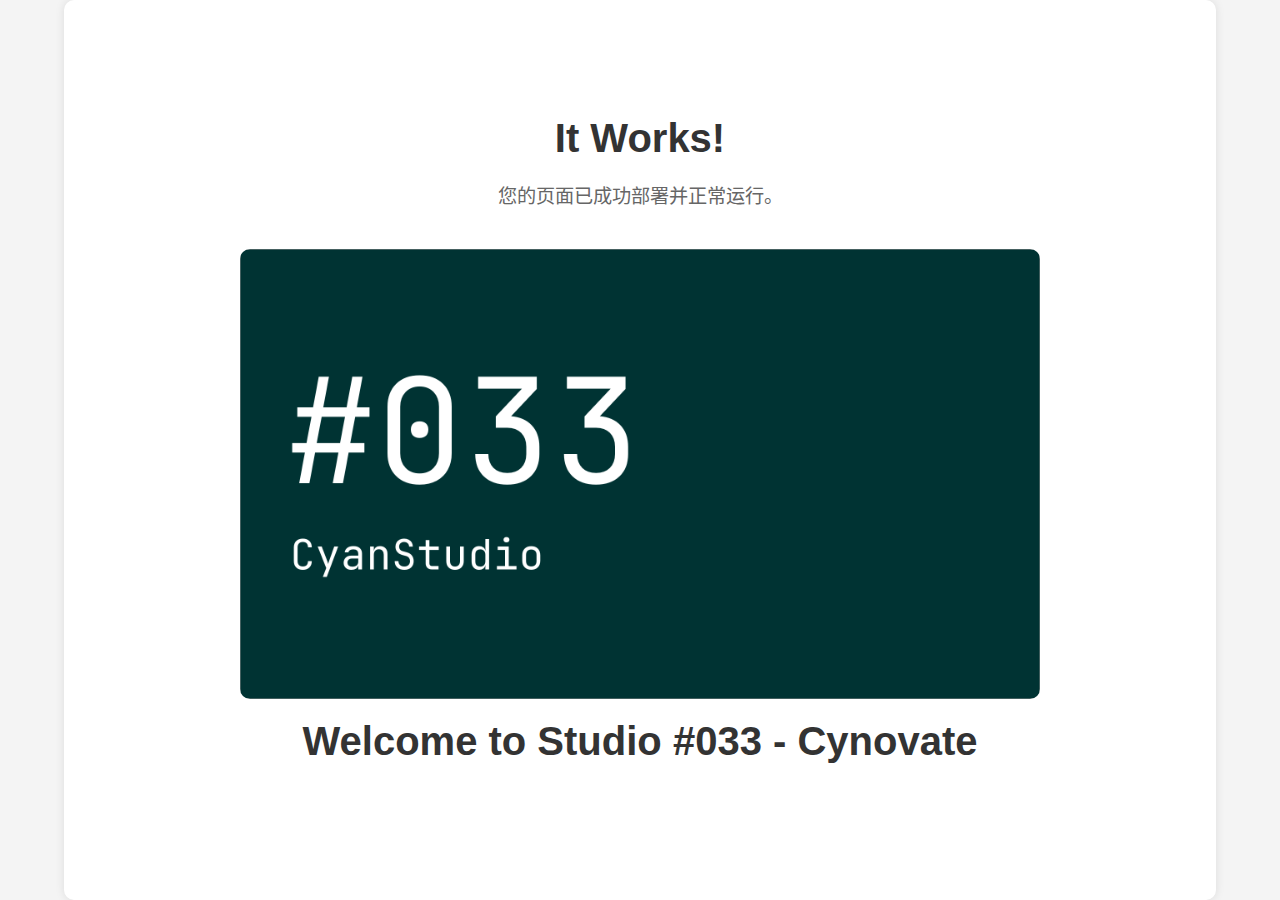
==== index.html @ 42e4b151 "Add files via upload" ====
<!DOCTYPE html>
<html lang="zh-CN">
<head>
    <meta charset="UTF-8">
    <meta name="viewport" content="width=device-width, initial-scale=1.0, maximum-scale=1.0, user-scalable=no">
    <title>It Works!</title>
    <style>
        /* 全局样式 */
        html, body {
            height: 100%;
            margin: 0;
            padding: 0;
            overflow: hidden; /* 防止滚动条 */
            font-family: Arial, sans-serif;
            background-color: #f4f4f4;
        }

        /* 容器样式 */
        .container {
            display: flex;
            flex-direction: column;
            justify-content: center;
            align-items: center;
            height: 100vh; /* 占满整个视口高度 */
            text-align: center;
            background-color: #fff;
            padding: 20px;
            box-sizing: border-box; /* 防止padding影响容器大小 */
            border-radius: 10px;
            box-shadow: 0 0 10px rgba(0, 0, 0, 0.1);
            max-width: 90%; /* 限制最大宽度 */
            margin: 0 auto; /* 水平居中 */
        }

        /* 标题样式 */
        h1 {
            font-size: 2.5em; /* 响应式字体大小 */
            color: #333;
            margin: 0 0 20px 0;
        }

        /* 段落样式 */
        p {
            font-size: 1.2em;
            color: #666;
            margin: 0 0 20px 0;
        }

        /* 图片样式 */
        .container img {
            max-width: 100%; /* 图片最大宽度为容器宽度 */
            max-height: 50vh; /* 图片最大高度为视口高度的50% */
            width: auto; /* 宽度自适应 */
            height: auto; /* 高度自适应 */
            object-fit: contain; /* 保持图片比例，完整显示 */
            border-radius: 10px; /* 圆角效果 */
            margin: 20px 0; /* 上下边距 */
        }

        /* 响应式字体大小 */
        @media (max-width: 768px) {
            h1 {
                font-size: 2em;
            }
            p {
                font-size: 1em;
            }
            .container img {
                max-height: 40vh; /* 在小屏幕上进一步限制图片高度 */
            }
        }
    </style>
</head>
<body>
    <div class="container">
        <h1>It Works!</h1>
        <p>您的页面已成功部署并正常运行。</p>
        <img src="[data-uri]" alt="HeroImage">
        <h1>Welcome to Studio #033 - Cynovate</h1>
    </div>
</body>
</html>
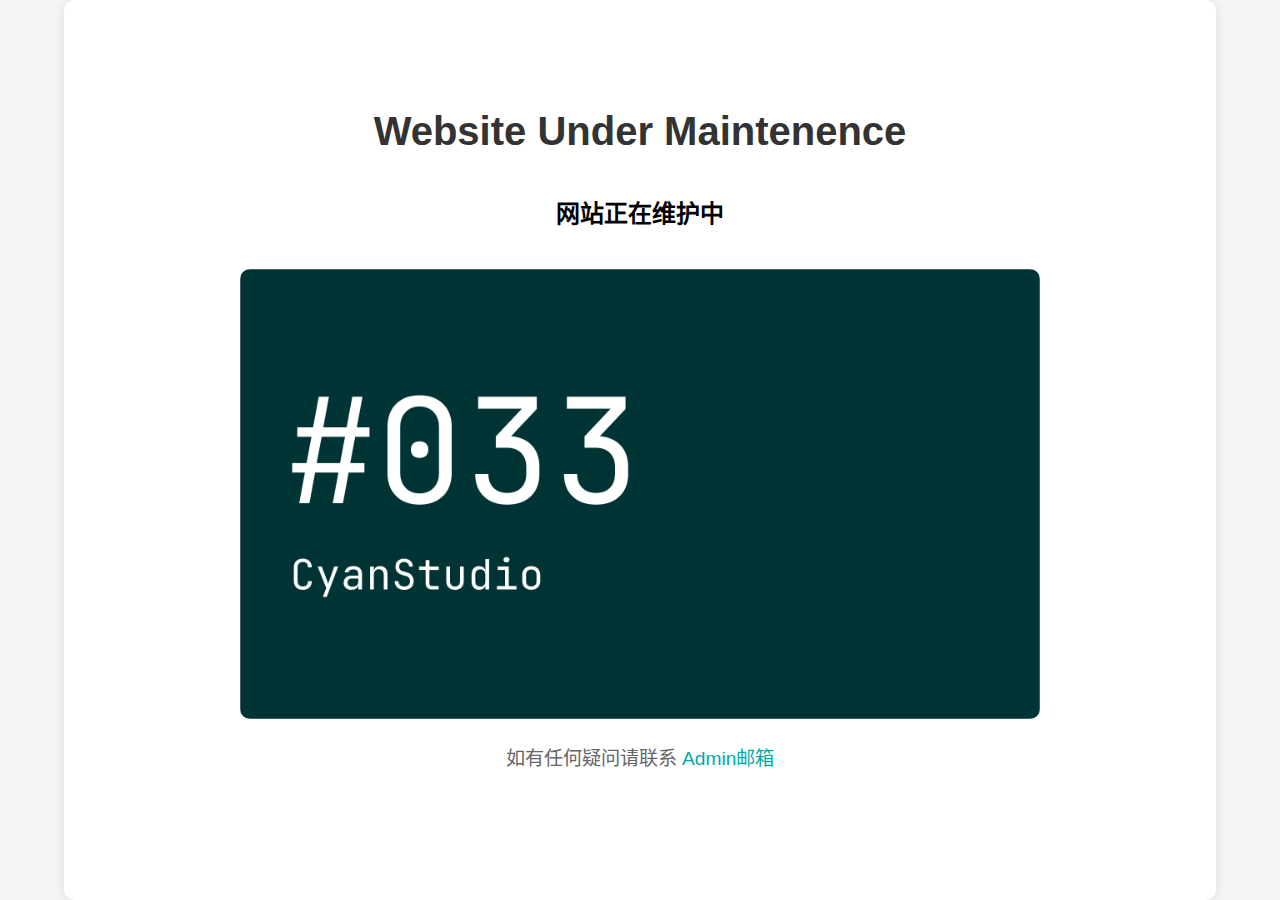
==== commit 571fa4b7: "Updated page" ====
--- a/index.html
+++ b/index.html
@@ -4,79 +4,23 @@
     <meta charset="UTF-8">
     <meta name="viewport" content="width=device-width, initial-scale=1.0, maximum-scale=1.0, user-scalable=no">
     <title>It Works!</title>
-    <style>
-        /* 全局样式 */
-        html, body {
-            height: 100%;
-            margin: 0;
-            padding: 0;
-            overflow: hidden; /* 防止滚动条 */
-            font-family: Arial, sans-serif;
-            background-color: #f4f4f4;
-        }
 
-        /* 容器样式 */
-        .container {
-            display: flex;
-            flex-direction: column;
-            justify-content: center;
-            align-items: center;
-            height: 100vh; /* 占满整个视口高度 */
-            text-align: center;
-            background-color: #fff;
-            padding: 20px;
-            box-sizing: border-box; /* 防止padding影响容器大小 */
-            border-radius: 10px;
-            box-shadow: 0 0 10px rgba(0, 0, 0, 0.1);
-            max-width: 90%; /* 限制最大宽度 */
-            margin: 0 auto; /* 水平居中 */
-        }
-
-        /* 标题样式 */
-        h1 {
-            font-size: 2.5em; /* 响应式字体大小 */
-            color: #333;
-            margin: 0 0 20px 0;
-        }
-
-        /* 段落样式 */
-        p {
-            font-size: 1.2em;
-            color: #666;
-            margin: 0 0 20px 0;
-        }
-
-        /* 图片样式 */
-        .container img {
-            max-width: 100%; /* 图片最大宽度为容器宽度 */
-            max-height: 50vh; /* 图片最大高度为视口高度的50% */
-            width: auto; /* 宽度自适应 */
-            height: auto; /* 高度自适应 */
-            object-fit: contain; /* 保持图片比例，完整显示 */
-            border-radius: 10px; /* 圆角效果 */
-            margin: 20px 0; /* 上下边距 */
-        }
-
-        /* 响应式字体大小 */
-        @media (max-width: 768px) {
-            h1 {
-                font-size: 2em;
-            }
-            p {
-                font-size: 1em;
-            }
-            .container img {
-                max-height: 40vh; /* 在小屏幕上进一步限制图片高度 */
-            }
-        }
-    </style>
+    <link rel="stylesheet" href="main.css">
 </head>
 <body>
     <div class="container">
-        <h1>It Works!</h1>
-        <p>您的页面已成功部署并正常运行。</p>
-        <img src="[data-uri]" alt="HeroImage">
-        <h1>Welcome to Studio #033 - Cynovate</h1>
-    </div>
+        <!-- <div class="h-stack"> -->
+            <div class="v-leading">
+                <h1>Website Under Maintenence</h1>
+                <h2>网站正在维护中</h2>
+            </div>
+            <div>
+                <img src="[data-uri]" alt="HeroImage">
+            <!-- </div> -->
+        </div>
+
+        <p>如有任何疑问请联系 <a href="mailto:cyanstudio@outlook.com">Admin邮箱</a></p>
+    
+     </div>
 </body>
 </html>
--- a/main.css
+++ b/main.css
@@ -0,0 +1,95 @@
+:root {
+    --cyan-light: #00aaaa;
+}
+
+.v-leading {
+    display: flex;
+    flex-direction: column;
+    align-items: center;
+    justify-content: flex-start;
+}
+
+.h-stack {
+    display: flex;
+    flex-direction: row;
+    align-items: center;
+    justify-content: flex-start;
+    /* gap: 10px; 控制子元素之间的间距 */
+}
+
+html, body {
+    height: 100%;
+    margin: 0;
+    padding: 0;
+    overflow: hidden; /* 防止滚动条 */
+    font-family: Arial, sans-serif;
+    background-color: #f4f4f4;
+}
+
+/* 链接样式 */  
+
+a {
+    text-decoration: none;
+    color: var(--cyan-light);
+    transition: color 0.3s, transform 0.3s;
+}
+
+a:hover {
+    text-decoration: underline;
+    color: #000;
+}
+
+/* 容器样式 */
+.container {
+    display: flex;
+    flex-direction: column;
+    justify-content: center;
+    /* align-items: center; */
+    height: 100vh; /* 占满整个视口高度 */
+    text-align: center;
+    background-color: #fff;
+    padding: 20px;
+    box-sizing: border-box; /* 防止padding影响容器大小 */
+    border-radius: 10px;
+    box-shadow: 0 0 10px rgba(0, 0, 0, 0.1);
+    max-width: 90%; /* 限制最大宽度 */
+    margin: 0 auto; /* 水平居中 */
+}
+
+/* 标题样式 */
+h1 {
+    font-size: 2.5em; /* 响应式字体大小 */
+    color: #333;
+    margin: 0 0 20px 0;
+}
+
+/* 段落样式 */
+p {
+    font-size: 1.2em;
+    color: #666;
+    margin: 0 0 20px 0;
+}
+
+/* 图片样式 */
+.container img {
+    max-width: 100%; /* 图片最大宽度为容器宽度 */
+    max-height: 50vh; /* 图片最大高度为视口高度的50% */
+    width: auto; /* 宽度自适应 */
+    height: auto; /* 高度自适应 */
+    object-fit: contain; /* 保持图片比例，完整显示 */
+    border-radius: 10px; /* 圆角效果 */
+    margin: 20px 0; /* 上下边距 */
+}
+
+/* 响应式字体大小 */
+@media (max-width: 768px) {
+    h1 {
+        font-size: 2em;
+    }
+    p {
+        font-size: 1em;
+    }
+    .container img {
+        max-height: 40vh; /* 在小屏幕上进一步限制图片高度 */
+    }
+}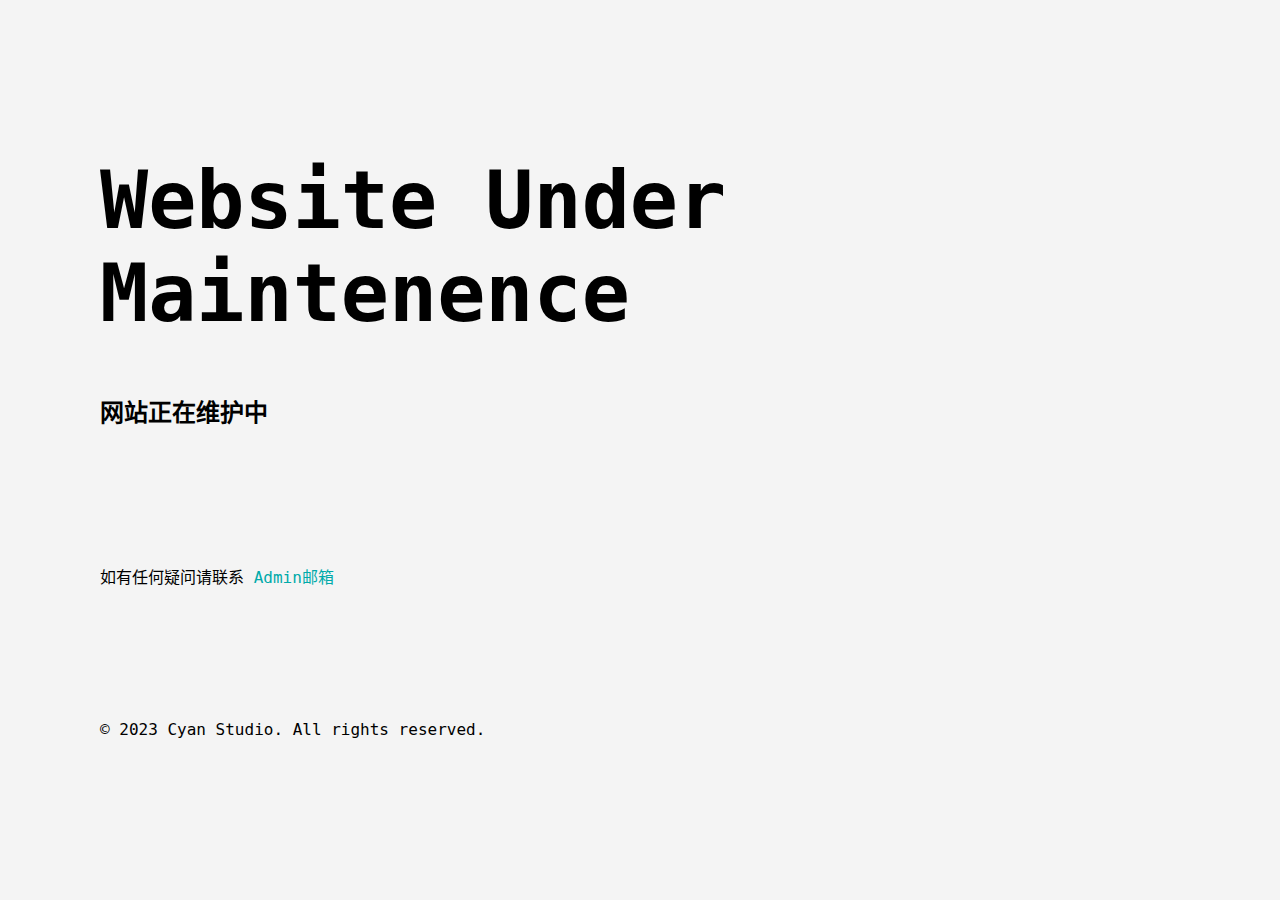
==== commit 3bff49b5: "Updated static pages" ====
--- a/index.html
+++ b/index.html
@@ -3,24 +3,31 @@
 <head>
     <meta charset="UTF-8">
     <meta name="viewport" content="width=device-width, initial-scale=1.0, maximum-scale=1.0, user-scalable=no">
+    <link src="https://promptcraft.makabaka1880.xyz/style/fonts.css" rel="stylesheet">
     <title>It Works!</title>
 
-    <link rel="stylesheet" href="main.css">
+    <link rel="stylesheet" href="maintainence.css">
 </head>
 <body>
     <div class="container">
         <!-- <div class="h-stack"> -->
             <div class="v-leading">
-                <h1>Website Under Maintenence</h1>
-                <h2>网站正在维护中</h2>
+                <div class="heading-block">
+                    <h1>Website Under Maintenence</h1>
+                    <h2>网站正在维护中</h2>
+                </div>
             </div>
-            <div>
+            <!-- <div>
                 <img src="[data-uri]" alt="HeroImage">
-            <!-- </div> -->
+            </div> -->
         </div>
-
+        <div class="content-block">
         <p>如有任何疑问请联系 <a href="mailto:cyanstudio@outlook.com">Admin邮箱</a></p>
+        </div>
+        <div class="footer-block">
+            <p>© 2023 Cyan Studio. All rights reserved.</p>
+        </div>
     
      </div>
 </body>
-</html>
+</html>--- a/maintainence.css
+++ b/maintainence.css
@@ -0,0 +1,70 @@
+:root {
+    --cyan-light: #00aaaa;
+}
+
+.v-leading {
+    display: flex;
+    flex-direction: column;
+    align-items: center;
+    justify-content: flex-start;
+}
+
+.h-stack {
+    display: flex;
+    flex-direction: row;
+    align-items: center;
+    justify-content: flex-start;
+    /* gap: 10px; 控制子元素之间的间距 */
+}
+
+html, body {
+    height: 100%;
+    margin: 0;
+    padding: 0;
+    overflow: hidden; /* 防止滚动条 */
+    font-family: 'JetBrainsMono', monospace;
+    background-color: #f4f4f4;
+}
+
+/* 链接样式 */  
+
+a {
+    text-decoration: none;
+    color: var(--cyan-light);
+    transition: color 0.3s, transform 0.3s;
+}
+
+.heading-block, .content-block, .footer-block {
+    padding: 100px
+}
+
+.content-block, .footer-block {
+    padding-top: 0;
+    padding-bottom: 0;
+}
+
+.footer-block {
+    padding-top: 100px;
+}
+
+a:hover {
+    text-decoration: underline;
+    color: #000;
+}
+
+h1 {
+    font-size: 5em;
+}
+p {
+    font-size: 1em;
+}
+
+/* 响应式字体大小 */
+@media (max-width: 768px) {
+    h1 {
+        font-size: 3em;
+    }
+    p {
+        font-size: 1em;
+    }
+}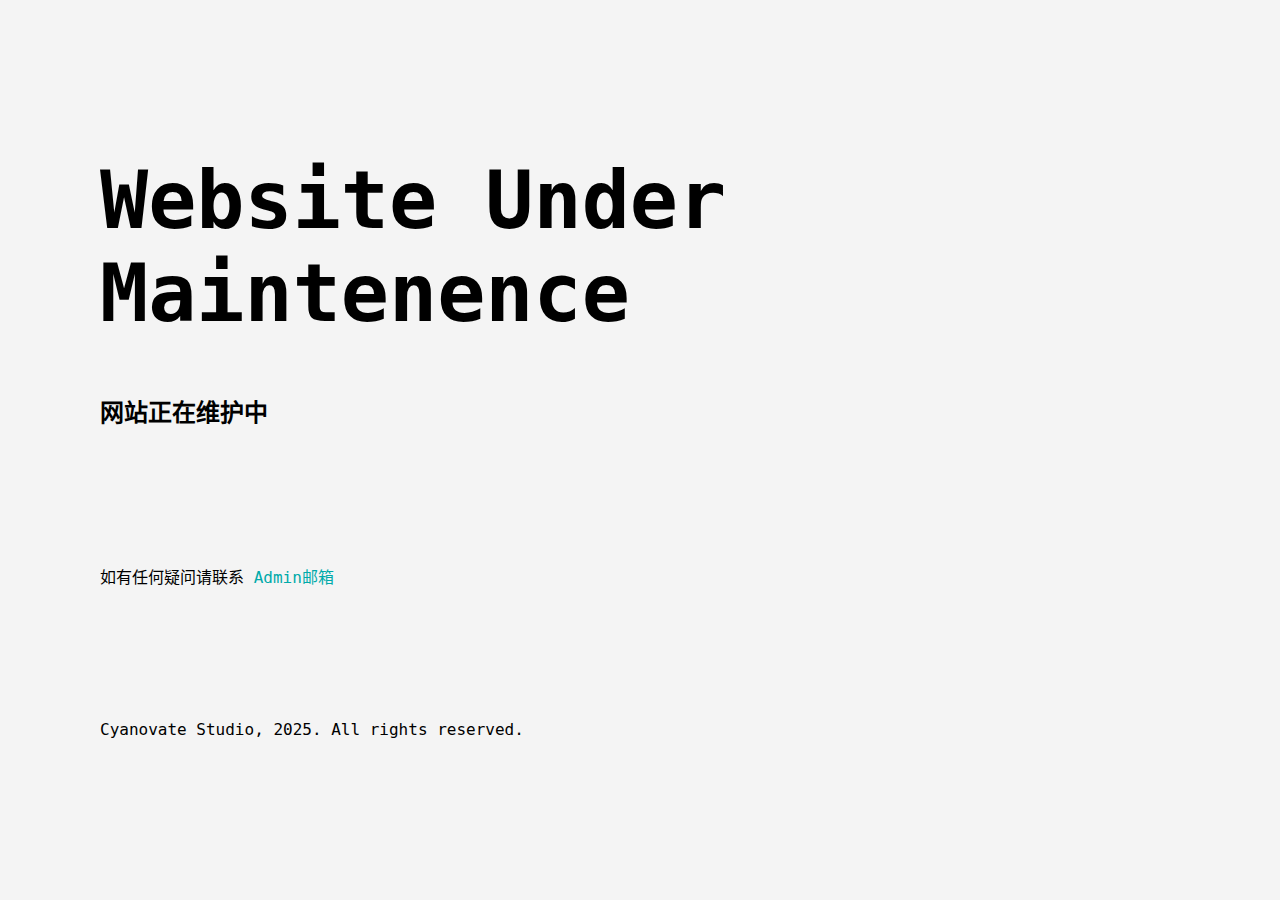
==== commit bef2cfe5: "Updated copyright info" ====
--- a/index.html
+++ b/index.html
@@ -1,4 +1,5 @@
 <!DOCTYPE html>
+
 <html lang="zh-CN">
 <head>
     <meta charset="UTF-8">
@@ -25,9 +26,9 @@
         <p>如有任何疑问请联系 <a href="mailto:cyanstudio@outlook.com">Admin邮箱</a></p>
         </div>
         <div class="footer-block">
-            <p>© 2023 Cyan Studio. All rights reserved.</p>
+            <p>Cyanovate Studio, 2025. All rights reserved.</p>
         </div>
     
      </div>
 </body>
-</html>+</html>
--- a/maintainence.css
+++ b/maintainence.css
@@ -5,7 +5,7 @@
 .v-leading {
     display: flex;
     flex-direction: column;
-    align-items: center;
+    /* align-items: center; */
     justify-content: flex-start;
 }
 
@@ -60,11 +60,11 @@
 }
 
 /* 响应式字体大小 */
-@media (max-width: 768px) {
+/* @media (max-width: 768px) {
     h1 {
         font-size: 3em;
     }
     p {
         font-size: 1em;
     }
-}+} */